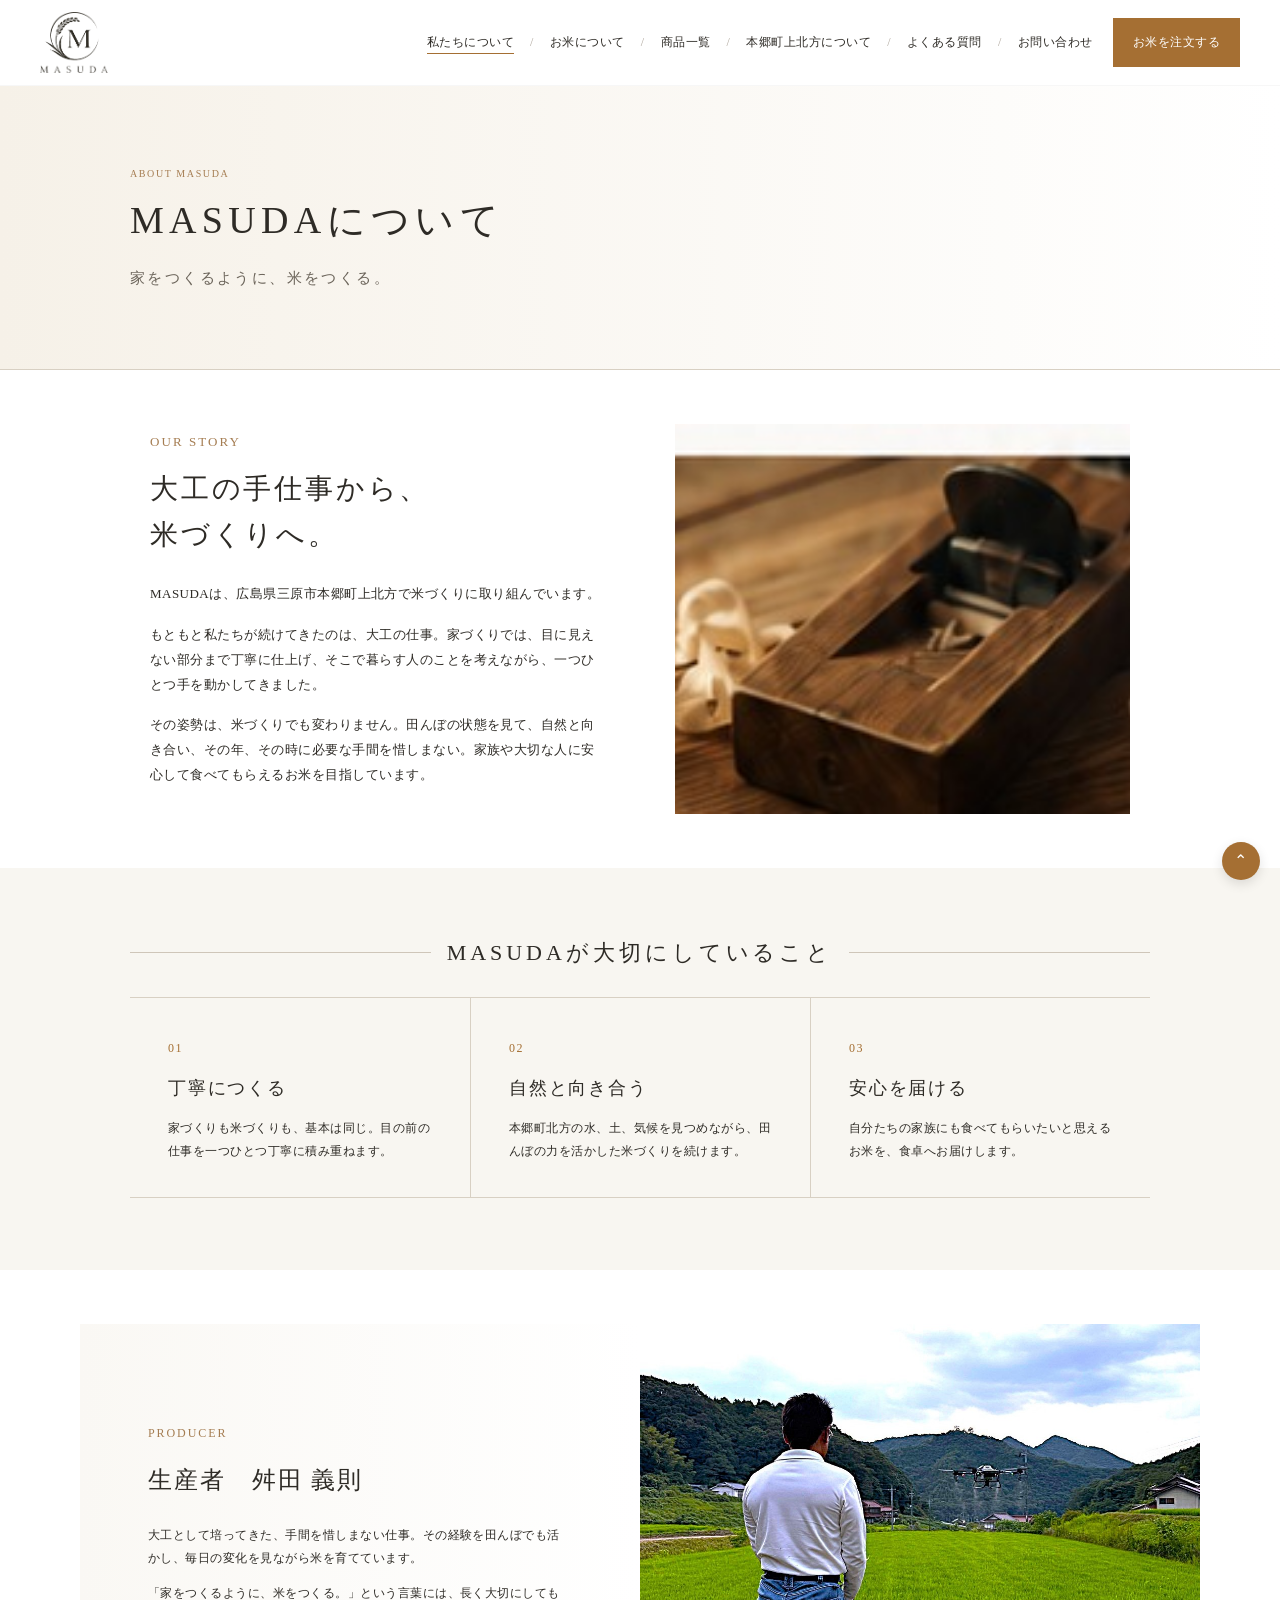
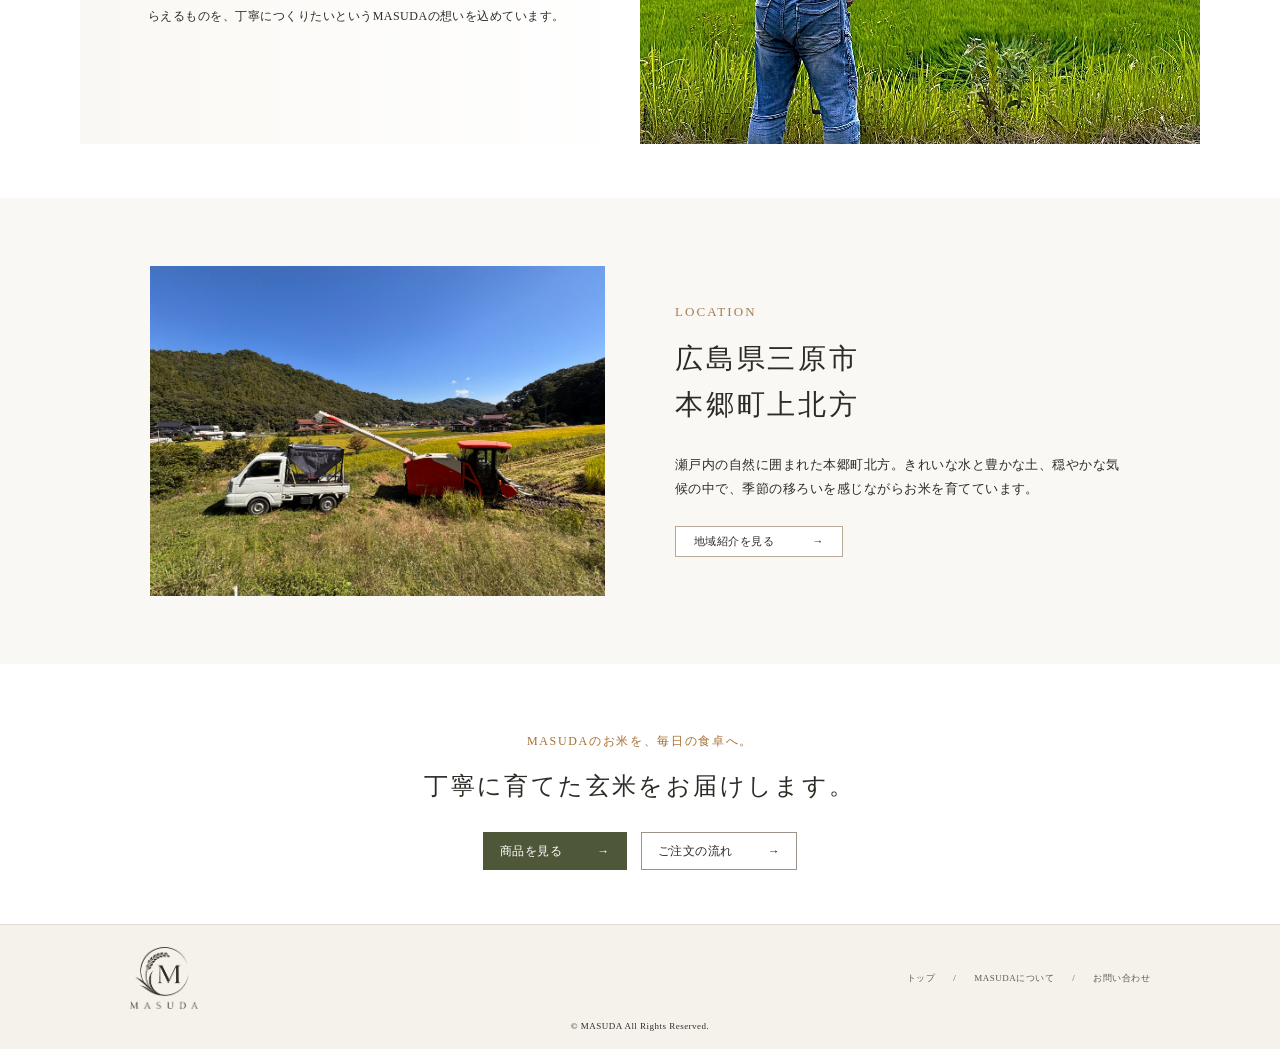
==== about.html @ 1111ba32 "Add files via upload" ====
<!doctype html>
<html lang="ja">
<head>
  <meta charset="utf-8" />
  <meta name="viewport" content="width=device-width, initial-scale=1" />
  <title>MASUDAについて｜MASUDA</title>
  <meta name="description" content="大工として培った丁寧な手仕事を米づくりへ。MASUDAと生産者・舛田義則の想いをご紹介します。" />
  <link rel="stylesheet" href="styles.css" />
</head>
<body>
<header class="site-header">
  <a class="brand" href="index.html" aria-label="MASUDA トップへ"><img src="assets/背景なし.png" alt="MASUDA" style="display:block;width:170px;max-width:40%;height:auto" /></a>
  <button class="menu-toggle" aria-label="メニューを開く" aria-expanded="false">☰</button>
  <nav class="global-nav" aria-label="メインナビゲーション">
    <a href="about.html" aria-current="page">私たちについて</a><span>/</span><a href="index.html#rice">お米について</a><span>/</span><a href="index.html#products">商品一覧</a><span>/</span><a href="index.html#area">本郷町上北方について</a><span>/</span><a href="index.html#faq">よくある質問</a><span>/</span><a href="index.html#contact">お問い合わせ</a><a class="nav-cta" href="index.html#order">お米を注文する</a>
  </nav>
</header>
<main>
  <section class="about-page-hero">
      <div class="shell">
          <p class="eyebrow">ABOUT MASUDA</p>
          <h1>MASUDAについて</h1>
          <p>家をつくるように、米をつくる。</p>
      </div>
    </section>
  <section class="section">
      <div class="shell about-intro">
          <div>
              <p class="eyebrow">OUR STORY</p>
              <h2>大工の手仕事から、<br>米づくりへ。</h2>
              <p>MASUDAは、広島県三原市本郷町上北方で米づくりに取り組んでいます。</p>
              <p>もともと私たちが続けてきたのは、大工の仕事。家づくりでは、目に見えない部分まで丁寧に仕上げ、そこで暮らす人のことを考えながら、一つひとつ手を動かしてきました。</p>
              <p>その姿勢は、米づくりでも変わりません。田んぼの状態を見て、自然と向き合い、その年、その時に必要な手間を惜しまない。家族や大切な人に安心して食べてもらえるお米を目指しています。</p>
          </div>
          <img src="assets/wood.jpg" alt="大工仕事を象徴する鉋と木くず" />
      </div>
    </section>
  <section class="about-values">
      <div class="shell">
          <h2 class="center-title"><span>MASUDAが大切にしていること</span></h2>
          <div class="about-value-grid">
              <article>
                  <b>01</b>
                  <h3>丁寧につくる</h3>
                  <p>家づくりも米づくりも、基本は同じ。目の前の仕事を一つひとつ丁寧に積み重ねます。</p>
              </article>
              <article>
                  <b>02</b>
                  <h3>自然と向き合う</h3>
                  <p>本郷町北方の水、土、気候を見つめながら、田んぼの力を活かした米づくりを続けます。</p>
              </article>
              <article>
                  <b>03</b>
                  <h3>安心を届ける</h3>
                  <p>自分たちの家族にも食べてもらいたいと思えるお米を、食卓へお届けします。</p>
              </article>
          </div>
      </div>
    </section>
  <section class="section">
      <div class="shell split-row producer-row">
          <div class="text-panel">
              <p class="eyebrow">PRODUCER</p>
              <h2>生産者　舛田 義則</h2>
              <p>大工として培ってきた、手間を惜しまない仕事。その経験を田んぼでも活かし、毎日の変化を見ながら米を育てています。</p>
              <p>「家をつくるように、米をつくる。」という言葉には、長く大切にしてもらえるものを、丁寧につくりたいというMASUDAの想いを込めています。</p>
          </div>
          <img src="assets/dron.jpg" alt="生産者 舛田義則" />
      </div>
    </section>
  <section class="about-location">
      <div class="shell about-intro">
          <img src="assets/IMG_4456.JPEG" alt="広島県三原市本郷町上北方の田園風景" />
          <div>
          <p class="eyebrow">LOCATION</p>
              <h2>広島県三原市<br>本郷町上北方</h2>
              <p>瀬戸内の自然に囲まれた本郷町北方。きれいな水と豊かな土、穏やかな気候の中で、季節の移ろいを感じながらお米を育てています。</p>
              <a class="text-button" href="chiiki.html">地域紹介を見る <span>→</span></a>
          </div>
      </div>
    </section>
  <section class="about-cta section">
      <div class="shell">
          <p>MASUDAのお米を、毎日の食卓へ。</p>
          <h2>丁寧に育てた玄米をお届けします。</h2>
          <div class="hero-actions"><a class="button button-dark" href="index.html#products">商品を見る <span>→</span></a>
              <a class="button button-light" href="index.html#order">ご注文の流れ <span>→</span></a>
          </div>
      </div>
    </section>
</main>
<footer class="site-footer" id="contact">
    <div class="shell footer-inner">
        <a class="brand" href="index.html">
            <img src="assets/背景なし.png" alt="MASUDA" style="display:block;width:170px;max-width:40%;height:auto" /></a>
        <nav>
            <a href="index.html">トップ</a><span>/</span>
            <a href="about.html">MASUDAについて</a><span>/</span>
            <a href="index.html#contact">お問い合わせ</a>
        </nav>
    </div>
    <small>© MASUDA All Rights Reserved.</small>
    </footer>
<a class="to-top" href="#" aria-label="ページ上部へ">⌃</a>
    <script src="script.js">
    </script>
</body></html>
---- styles.css ----
:root
{
    --ink:#2e2b26;
    --muted:#6b645a;
    --cream:#f8f6f1;
    --line:#d8d0c3;
    --green:#4f5739;
    --gold:#a56f33;
    --soft:#f4f0e8;
    --max:1020px
}
*
{
    box-sizing:border-box
}
html
{
    scroll-behavior:smooth
}
body
{
    margin:0;
    color:var(--ink);
    background:#fff;
    font-family:"Noto Serif JP","Yu Mincho",YuMincho,"Hiragino Mincho ProN",serif;
    line-height:1.9;
    letter-spacing:.03em
}
img
{
    display:block;
    max-width:100%
}
a
{
    color:inherit;
    text-decoration:none
}
.shell
{
    width:min(var(--max),calc(100% - 56px));
    margin-inline:auto
}
.section
{
    padding:54px 0
}
.site-header
{
    height:86px;
        display:flex;
        align-items:center;
        justify-content:space-between;
        padding:0 40px;
        background:rgba(255,255,255,.96);
        position:sticky;
        top:0;
        z-index:30;
        border-bottom:1px solid rgba(0,0,0,.03)
}
.brand
{
    display:flex;
    align-items:center;
    gap:14px
}
.brand-mark
{
    width:48px;
    height:48px;
    border:1px solid #6b655e;
    border-radius:50%;
    display:grid;
    place-items:center;
    font-size:28px;
    font-family:Georgia,serif;
    position:relative
}
.brand-mark:before
{
    content:"";position:absolute;
    inset:5px;
    border:1px solid #c9c1b6;
    border-radius:50%
}
.brand-name
{
    font-size:18px;
    letter-spacing:.35em
}
.global-nav
{
    display:flex;
    align-items:center;
    gap:16px;
    font-size:12px
}
.global-nav a
{
    white-space:nowrap
}
.global-nav span
{
    color:#b0a89e
}
.nav-cta
{
    background:var(--gold);
    color:#fff;
    padding:13px 20px;
    margin-left:4px
}
.menu-toggle
{
    display:none;
    border:0;
    background:none;
    font-size:26px
}
.hero
{
    height:390px;
    position:relative;
    overflow:hidden;
    background:#ebe6dc
}
.hero-photo
{
    position:absolute;
    inset:0;
    background-image:url('assets/hero.jpg');
    background-size:58% 100%;
    background-position:right center;
    background-repeat:no-repeat;
    filter:saturate(.9) sepia(.08)
}
.hero-fade
{
    position:absolute;
    inset:0;
    background:linear-gradient(90deg,rgba(248,245,238,.98) 0%,rgba(248,245,238,.94) 35%,rgba(248,245,238,.55) 56%,rgba(255,255,255,0) 72%)
}
.hero-inner
{
    position:relative;
    z-index:2;
    padding-top:76px
}
.hero-title
{
    font-size:46px;
    letter-spacing:.18em;
    margin:0 0 4px
}
.hero h1
{
    font-size:20px;
    font-weight:500;
    letter-spacing:.18em;
    margin:0 0 10px
}
.hero-copy
{
    font-size:13px;
    margin:0 0 24px
}
.hero-actions
{
    display:flex;
    gap:14px
}
.button
{
    display:inline-flex;
    align-items:center;
    justify-content:space-between;
    gap:35px;
    min-width:142px;
    padding:11px 16px;
    border:1px solid #9b9389;
    font-size:12px;
    line-height:1.2
}
.button-dark
{
    background:var(--green);
    border-color:var(--green);
    color:white
}
.button-light
{
    background:rgba(255,255,255,.55)
}
.button-gold
{
    background:var(--gold);
    border-color:var(--gold);
    color:#fff
}
.button.small
{
    padding:10px 16px;
    min-width:120px
}
.two-col,.split-row
{
    display:grid;
    grid-template-columns:1fr 1fr;
    align-items:stretch
}
.about
{
    background:linear-gradient(90deg,#fff,#faf8f4)
}
.about-grid
{
    max-width:930px;
    gap:48px;
    align-items:center
}
.photo
{
    width:100%;
    height:260px;
    object-fit:cover
}
.eyebrow
{
    font:10px Georgia,serif;
    color:#a57d52;
    letter-spacing:.16em;
    margin:0
}
.about-copy h2,.text-panel h2
{
    font-size:24px;
    font-weight:500;
    letter-spacing:.08em;
    margin:4px 0 20px
}
.about-copy p,.text-panel p
{
    font-size:12px;
    margin:0 0 13px
}
.text-button
{
    display:inline-flex;
    gap:38px;
    align-items:center;
    border:1px solid #b7aa99;
    padding:8px 18px;
    font-size:11px;
    line-height:1.2;
    margin-top:8px;
    background:#fff
}
.section-heading-inline
{
    display:flex;
    align-items:baseline;
    justify-content:center;
    gap:20px;
    margin-bottom:14px
}
.section-heading-inline h2,.center-title
{
    font-size:22px;
    font-weight:500;
    letter-spacing:.18em;
    margin:0
}
.section-heading-inline small
{
    font-size:9px;
    color:#797168
}
.product-grid
{
    display:grid;
    grid-template-columns:1fr 1fr;
    border:1px solid var(--line)
}
.product-card
{
    display:grid;
    grid-template-columns:42% 58%;
    padding:14px 18px;
    gap:20px
}
.product-card+ .product-card
{
    border-left:1px solid var(--line)
}
.product-card img
{
    width:100%;
    height:150px;
    object-fit:cover
}
.product-body h3
{
    font-size:20px;
    font-weight:500;
    letter-spacing:.08em;
    margin:2px 0 10px
}
.label
{
    font-size:9px;
    color:#8d8378
}
.price
{
    font-size:19px;
    margin:0 0 8px
}
.price small
{
    font-size:9px
}
.note
{
    text-align:center;
    font-size:9px;
    margin:8px 0 0
}
.center-title
{
    text-align:center;
    display:flex;
    align-items:center;
    gap:16px;
    justify-content:center;
    margin-bottom:24px
}
.center-title:before,.center-title:after
{
    content:"";
    height:1px;
    background:#cfc6b9;
    flex:1
}
.center-title.simple:before,.center-title.simple:after
{
    display:none
}
.feature-grid
{
    display:grid;
    grid-template-columns:repeat(3,1fr)
}
.feature-grid article
{
    text-align:left;
    padding:4px 40px 12px;
    display:grid;
    grid-template-columns:58px 1fr;
    column-gap:12px;
    align-items:center
}
.feature-grid article+article
{
    border-left:1px solid #ded7cc
}
.feature-grid .icon
{
    grid-row:1/3;
    font-size:42px;
    color:#b38b55;
    text-align:center
}
.feature-grid h3
{
    font-size:17px;
    font-weight:500;
    margin:0
}
.feature-grid p
{
    font-size:11px;
    line-height:1.7;
    margin:2px 0
}
.story-block,.area-block
{
    padding:0
}
.split-row
{
    width:min(1120px,calc(100% - 96px));
    margin-inline:auto
}
.split-row>*
{
    min-height:250px
}
.split-row img
{
    width:100%;
    height:100%;
    object-fit:cover
}
.text-panel
{
    background:linear-gradient(90deg,#f8f5ef,#fff);
    padding:48px 68px;
    display:flex;
    flex-direction:column;
    justify-content:center
}
.area-block .text-panel
{
    background:#fff
}
.producer-row .text-panel
{
    background:linear-gradient(90deg,#faf8f4,#fff)
}
.producer-row img
{
    object-position:center 35%
}
.producer .split-row
{
    width:min(1120px,calc(100% - 96px))
}
.producer h3
{
    font-size:16px;
    font-weight:500;
    margin:-8px 0 12px
}
.producer h3 small
{
    font-size:11px
}
.instagram
{
    padding-top:12px
}
.insta-grid
{
    display:grid;
    grid-template-columns:repeat(5,1fr);
    gap:10px;
    margin:16px 0 10px
}
.insta-grid img
{
    width:100%;
    aspect-ratio:1.32/1;
    object-fit:cover
}
.center
{
    text-align:center
}
.order
{
    padding-top:16px
}
.order-box
{
    border:1px solid var(--line);
    padding:24px 54px 28px;
    text-align:center
}
.order-box h2
{
    font-size:20px;
    font-weight:500;
    margin:0
}
.order-box>p
{
    font-size:11px;
    margin:0 0 20px
}
.steps
{
    display:grid;
    grid-template-columns:1fr auto 1fr auto 1fr auto 1fr;
    align-items:center;
    gap:18px
}
.step span
{
    display:inline-grid;
    place-items:center;
    width:24px;
    height:24px;
    background:#c6a768;
    color:white;
    border-radius:50%;
    font-size:11px
}
.step-icon
{
    font-size:28px;
    margin:4px 0;
    color:#6d685f
}
.step-icon img
{
    width: 50px;
    height: 50px;
    object-fit: contain;
    margin: 0 auto;
}
.step p
{
    font-size:11px;
    margin:0
}
.steps b
{
    font-weight:400
}
.order-cta
{
    margin-top:16px;
    min-width:150px
}
.narrow
{
    width:min(980px,calc(100% - 56px))
}
.faq
{
    padding-top:0
}
.faq details
{
    border:1px solid var(--line);
    border-bottom:none;
    padding:0 18px;
    font-size:12px
}
.faq details:last-child
{
    border-bottom:1px solid var(--line)
}
.faq summary
{
    padding:7px 0;
    cursor:pointer;
    list-style:none;
    display:flex;
    justify-content:space-between
}
.faq summary:after
{
    content:"＋"
}
.faq details[open] summary:after
{
    content:"−"
}
.faq details p
{
    margin:0 0 12px;
    color:var(--muted)
}
.faq > .button {
    display: flex;
    width: fit-content;
    margin: 24px auto 0;
}
.site-footer
{
    background:#f5f2ec;
    border-top:1px solid #e2dcd2;
    padding:22px 0 10px;
    text-align:center
}
.footer-inner
{
    display:flex;
    align-items:center;
    justify-content:space-between
}
.footer-inner .brand-mark
{
    width:42px;
    height:42px;
    font-size:24px
}
.footer-inner .brand-name
{
    font-size:16px
}
.footer-inner nav
{
    display:flex;
    gap:18px;
    font-size:9px;
    color:#605a54
}
.site-footer small
{
    font-size:9px
}
.to-top
{
    position:fixed;
    right:20px;
    bottom:20px;
    width:38px;
    height:38px;
    border-radius:50%;
    background:var(--gold);color:#fff;
    display:grid;
    place-items:center;
    z-index:10;
    box-shadow:0 4px 12px rgba(0,0,0,.12)
}
@media (max-width: 900px)
{
    .site-header
    {
        height:70px;
        padding:0 18px
    }
    .site-header .brand-mark
    {
        width:40px;
        height:40px;
        font-size:23px
    }
    .site-header .brand-name
    {
        font-size:14px
    }
    .menu-toggle
    {
        display:block
    }
    .global-nav
    {
        display:none;
        position:absolute;
        top:70px;
        left:0;
        right:0;
        background:#fff;
        padding:20px;
        flex-direction:column;
        align-items:stretch;
        border-top:1px solid #eee
    }
    .global-nav.open
    {
        display:flex
    }
    .global-nav>span
    {
        display:none
    }
    .nav-cta
    {
        text-align:center
    }
    .hero
    {
        height:500px
    }
    .hero-photo
    {
        background-size:cover;
        background-position:58% center;
        opacity:.72
    }
    .hero-fade
    {
        background:linear-gradient(90deg,rgba(250,248,243,.98),rgba(250,248,243,.62) 65%,rgba(250,248,243,.2))
    }
    .hero-inner
    {
        padding-top:130px
    }
    .hero-title
    {
        font-size:38px
    }
    .two-col,.split-row,.product-grid
    {
        grid-template-columns:1fr
    }
    .about-grid
    {
        gap:26px
    }
    .product-card+ .product-card
    {
        border-left:0;
        border-top:1px solid var(--line)
    }
    .feature-grid
    {
        grid-template-columns:1fr
    }
    .feature-grid article
    {
        padding:18px 10px
    }
    .feature-grid article+article
    {
        border-left:0;
        border-top:1px solid #ded7cc
    }
    .split-row
    {
        width:min(100% - 32px,720px)
    }
    .text-panel
    {
        padding:38px 28px
    }
    .reverse-mobile img
    {
        order:1
    }
    .reverse-mobile .text-panel
    {
        order:2
    }
    .producer .split-row
    {
        width:min(100% - 32px,720px)
    }
    .insta-grid
    {
        grid-template-columns:repeat(2,1fr)
    }
    .insta-grid img:last-child
    {
        display:none
    }
    .steps
    {
        grid-template-columns:1fr 1fr;
        gap:18px
    }
    .steps b
    {
        display:none
    }
    .order-box
    {
        padding:24px
    }
    .footer-inner
    {
        flex-direction:column;
        gap:18px
    }
    .footer-inner nav
    {
        flex-wrap:wrap;
        justify-content:center
    }
    .shell
    {
        width:min(100% - 32px,var(--max))
    }
}
@media (max-width:560px)
{
    .hero-actions
    {
        flex-direction:column;
        align-items:flex-start
    }
    .hero h1
    {
        font-size:17px
    }
    .product-card
    {
    grid-template-columns:40% 60%;
        gap:14px;
        padding:12px
    }
    .product-card img
    {
        height:135px
    }
    .section
    {
        padding:38px 0
    }
    .insta-grid
    {
        grid-template-columns:1fr 1fr
    }
    .steps
    {
        grid-template-columns:1fr 1fr
    }
    .center-title
    {
        font-size:19px
    }
    .brand-name
    {
        letter-spacing:.25em
    }
}
/* MASUDAについて */
.about-page-hero
{
    padding:82px 0 76px;
    background:linear-gradient(90deg,#f6f1e8,#fff);
    border-bottom:1px solid var(--line)
}
.about-page-hero h1
{
    font-size:38px;
    font-weight:500;
    letter-spacing:.14em;
    margin:5px 0 8px
}
.about-page-hero>div>p:last-child
{
    font-size:15px;
    letter-spacing:.16em;
    margin:0;
    color:var(--muted)}
.about-intro
{
    display:grid;
    grid-template-columns:1fr 1fr;
    gap:70px;
    align-items:center;
    max-width:980px
}
.about-intro h2
{
    font-size:28px;
    font-weight:500;
    letter-spacing:.1em;
    line-height:1.65;
    margin:7px 0 24px
}
.about-intro p
{
    font-size:13px;
    margin:0 0 16px
}
.about-intro img
{
    width:100%;
    height:390px;
    object-fit:cover
}
.about-values
{
    padding:64px 0 72px;
    background:var(--cream)
}
.about-value-grid
{
    display:grid;
    grid-template-columns:repeat(3,1fr);
    border-top:1px solid var(--line);
    border-bottom:1px solid var(--line)
}
.about-value-grid article
{
    padding:34px 38px
}
.about-value-grid article+article
{
    border-left:1px solid var(--line)
}
.about-value-grid b
{
    font:12px Georgia,serif;
    color:var(--gold);
    letter-spacing:.12em
}
.about-value-grid h3
{
    font-size:18px;
    font-weight:500;
    letter-spacing:.1em;
    margin:8px 0 12px
}
.about-value-grid p
{
    font-size:12px;
    margin:0
}
.about-location
{
    padding:68px 0;
    background:#faf8f4
}
.about-location .about-intro img
{
    height:330px
}
.about-cta
{
    text-align:center
}
.about-cta>div>p
{
    font-size:12px;
    color:var(--gold);
    letter-spacing:.14em
}
.about-cta h2
{
    font-size:24px;
    font-weight:500;
    letter-spacing:.1em;
    margin:5px 0 22px
}
.about-cta .hero-actions
{
    justify-content:center
}
.global-nav a[aria-current="page"]
{
    border-bottom:1px solid var(--gold)
}
@media(max-width:900px)
{
    .about-page-hero
    {
        padding:58px 0
    }
    .about-page-hero h1
    {
        font-size:30px
    }
    .about-intro
    {
        grid-template-columns:1fr;
        gap:28px
    }
    .about-intro img
    {
        height:300px
    }
    .about-value-grid
    {
        grid-template-columns:1fr
    }
    .about-value-grid article+article
    {
        border-left:0;
        border-top:1px solid var(--line)
    }
    .about-location .about-intro img
    {
        order:2
    }
    .about-location .about-intro div
    {
        order:1
    }
}
@media(max-width:560px)
{
    .about-page-hero h1
    {
        font-size:25px
    }
    .about-intro h2
    {
        font-size:23px
    }
    .about-value-grid article
    {
        padding:28px 18px
    }
    .about-cta h2
    {
        font-size:20px
    }
}

/* 商品紹介：8商品表示用の調整 */
.product-grid { grid-template-columns:repeat(2,minmax(0,1fr)); }
.product-card { min-width:0; border-bottom:1px solid var(--line); }
.product-card:nth-child(2n+1) { border-left:0; }
.product-card:nth-last-child(-n+2) { border-bottom:0; }
.product-body h3 { font-size:17px; line-height:1.55; }
@media(max-width:900px) {
  .product-grid { grid-template-columns:1fr; }
  .product-card { border-left:0 !important; border-bottom:1px solid var(--line) !important; border-top:0 !important; }
  .product-card:last-child { border-bottom:0 !important; }
}

/* 商品紹介：品種別に4商品ずつ見やすく分類 */
.products-intro { text-align:center; margin:0 0 34px; font-size:12px; color:var(--muted); }
.rice-variety { margin:0 0 38px; border:1px solid var(--line); background:#fff; }
.rice-variety:last-child { margin-bottom:0; }
.variety-heading { text-align:center; background:#f4f0e8; padding:22px 14px 19px; border-bottom:1px solid var(--line); }
.rice-variety--koinoyokan .variety-heading { background:#eef0e8; }
.variety-eyebrow { display:block; font:10px Georgia,serif; letter-spacing:.20em; color:var(--gold); }
.variety-heading h3 { margin:4px 0; font-size:26px; font-weight:500; letter-spacing:.16em; }
.variety-heading p { font-size:11px; color:var(--muted); margin:0; }
.products .product-grid { grid-template-columns:repeat(2,minmax(0,1fr)); border:0; }
.products .product-card { min-width:0; grid-template-columns:42% minmax(0,1fr); gap:18px; padding:20px; border:0; border-bottom:1px solid var(--line); }
.products .product-card:nth-child(even) { border-left:1px solid var(--line); }
.products .product-card:nth-last-child(-n+2) { border-bottom:0; }
.products .product-card img { height:180px; object-fit:cover; }
.products .product-body h4 { font-size:19px; font-weight:500; margin:0 0 9px; letter-spacing:.05em; }
.products .product-body h4 span { white-space:nowrap; }
@media (max-width:900px) {
  .products .product-grid { grid-template-columns:1fr; }
  .products .product-card:nth-child(even) { border-left:0; }
  .products .product-card:not(:last-child) { border-bottom:1px solid var(--line); }
}
@media (max-width:560px) {
  .variety-heading h3 { font-size:23px; }
  .products .product-card { grid-template-columns:40% minmax(0,1fr); padding:12px; gap:14px; }
  .products .product-card img { height:145px; }
  .products .product-body h4 { font-size:16px; }
  .products .price { font-size:17px; }
}


/* 品種ごとの味わい・特徴紹介 */
.variety-story { display:grid; grid-template-columns:34% minmax(0,1fr); gap:26px; align-items:center; padding:25px 30px; border-bottom:1px solid var(--line); background:#fdfcf9; }
.rice-variety--koinoyokan .variety-story { background:#fafbf7; }
.variety-story-photo { display:block; width:100%; height:185px; object-fit:cover; }
.variety-story-text { min-width:0; }
.variety-story-text .variety-tagline { font-size:12px; color:var(--gold); letter-spacing:.08em; margin:0 0 8px; }
.variety-story-text h4 { font-size:19px; font-weight:500; line-height:1.6; margin:0 0 10px; letter-spacing:.05em; }
.variety-story-text p:last-child { font-size:12px; line-height:2; color:var(--muted); margin:0; }
@media(max-width:600px) {
  .variety-story { grid-template-columns:1fr; gap:14px; padding:18px; }
  .variety-story-photo { height:175px; }
  .variety-story-text h4 { font-size:17px; }
}
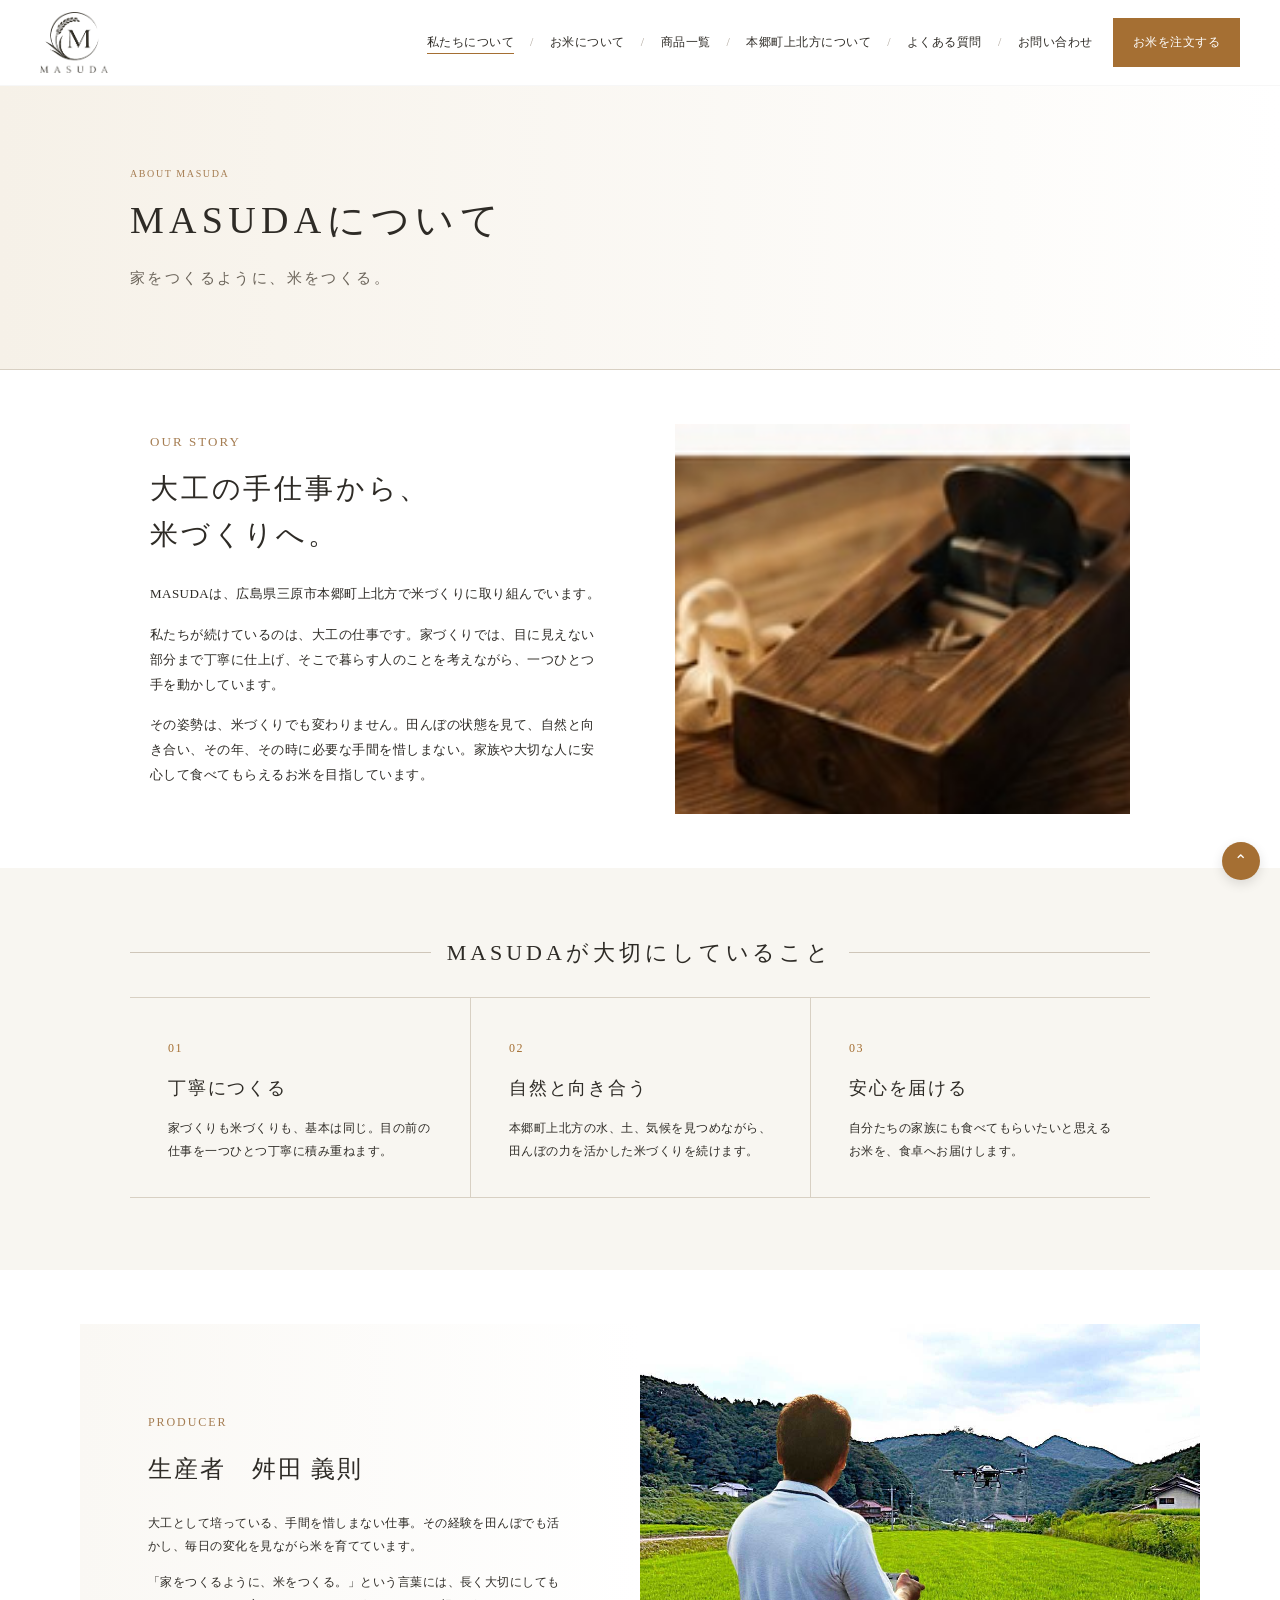
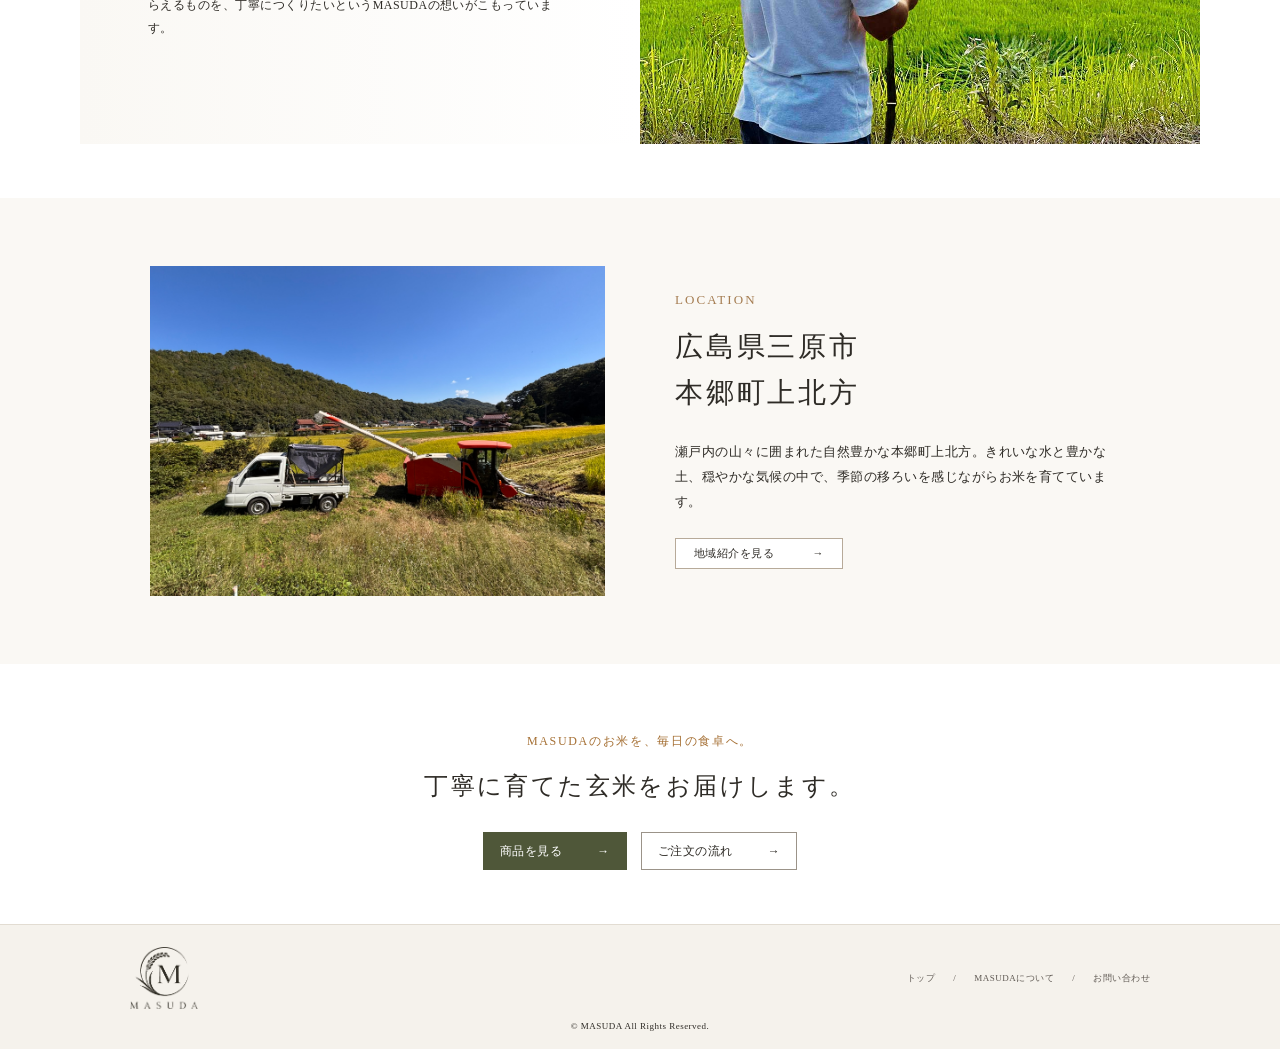
==== commit 7fc786dd: "Add files via upload" ====
--- a/about.html
+++ b/about.html
@@ -29,7 +29,7 @@
               <p class="eyebrow">OUR STORY</p>
               <h2>大工の手仕事から、<br>米づくりへ。</h2>
               <p>MASUDAは、広島県三原市本郷町上北方で米づくりに取り組んでいます。</p>
-              <p>もともと私たちが続けてきたのは、大工の仕事。家づくりでは、目に見えない部分まで丁寧に仕上げ、そこで暮らす人のことを考えながら、一つひとつ手を動かしてきました。</p>
+              <p>私たちが続けているのは、大工の仕事です。家づくりでは、目に見えない部分まで丁寧に仕上げ、そこで暮らす人のことを考えながら、一つひとつ手を動かしています。</p>
               <p>その姿勢は、米づくりでも変わりません。田んぼの状態を見て、自然と向き合い、その年、その時に必要な手間を惜しまない。家族や大切な人に安心して食べてもらえるお米を目指しています。</p>
           </div>
           <img src="assets/wood.jpg" alt="大工仕事を象徴する鉋と木くず" />
@@ -47,7 +47,7 @@
               <article>
                   <b>02</b>
                   <h3>自然と向き合う</h3>
-                  <p>本郷町北方の水、土、気候を見つめながら、田んぼの力を活かした米づくりを続けます。</p>
+                  <p>本郷町上北方の水、土、気候を見つめながら、田んぼの力を活かした米づくりを続けます。</p>
               </article>
               <article>
                   <b>03</b>
@@ -62,8 +62,8 @@
           <div class="text-panel">
               <p class="eyebrow">PRODUCER</p>
               <h2>生産者　舛田 義則</h2>
-              <p>大工として培ってきた、手間を惜しまない仕事。その経験を田んぼでも活かし、毎日の変化を見ながら米を育てています。</p>
-              <p>「家をつくるように、米をつくる。」という言葉には、長く大切にしてもらえるものを、丁寧につくりたいというMASUDAの想いを込めています。</p>
+              <p>大工として培っている、手間を惜しまない仕事。その経験を田んぼでも活かし、毎日の変化を見ながら米を育てています。</p>
+              <p>「家をつくるように、米をつくる。」という言葉には、長く大切にしてもらえるものを、丁寧につくりたいというMASUDAの想いがこもっています。</p>
           </div>
           <img src="assets/dron.jpg" alt="生産者 舛田義則" />
       </div>
@@ -74,7 +74,7 @@
           <div>
           <p class="eyebrow">LOCATION</p>
               <h2>広島県三原市<br>本郷町上北方</h2>
-              <p>瀬戸内の自然に囲まれた本郷町北方。きれいな水と豊かな土、穏やかな気候の中で、季節の移ろいを感じながらお米を育てています。</p>
+              <p>瀬戸内の山々に囲まれた自然豊かな本郷町上北方。きれいな水と豊かな土、穏やかな気候の中で、季節の移ろいを感じながらお米を育てています。</p>
               <a class="text-button" href="chiiki.html">地域紹介を見る <span>→</span></a>
           </div>
       </div>
--- a/styles.css
+++ b/styles.css
@@ -1,1040 +1,1040 @@
-:root
-{
-    --ink:#2e2b26;
-    --muted:#6b645a;
-    --cream:#f8f6f1;
-    --line:#d8d0c3;
-    --green:#4f5739;
-    --gold:#a56f33;
-    --soft:#f4f0e8;
-    --max:1020px
-}
-*
-{
-    box-sizing:border-box
-}
-html
-{
-    scroll-behavior:smooth
-}
-body
-{
-    margin:0;
-    color:var(--ink);
-    background:#fff;
-    font-family:"Noto Serif JP","Yu Mincho",YuMincho,"Hiragino Mincho ProN",serif;
-    line-height:1.9;
-    letter-spacing:.03em
-}
-img
-{
-    display:block;
-    max-width:100%
-}
-a
-{
-    color:inherit;
-    text-decoration:none
-}
-.shell
-{
-    width:min(var(--max),calc(100% - 56px));
-    margin-inline:auto
-}
-.section
-{
-    padding:54px 0
-}
-.site-header
-{
-    height:86px;
-        display:flex;
-        align-items:center;
-        justify-content:space-between;
-        padding:0 40px;
-        background:rgba(255,255,255,.96);
-        position:sticky;
-        top:0;
-        z-index:30;
-        border-bottom:1px solid rgba(0,0,0,.03)
-}
-.brand
-{
-    display:flex;
-    align-items:center;
-    gap:14px
-}
-.brand-mark
-{
-    width:48px;
-    height:48px;
-    border:1px solid #6b655e;
-    border-radius:50%;
-    display:grid;
-    place-items:center;
-    font-size:28px;
-    font-family:Georgia,serif;
-    position:relative
-}
-.brand-mark:before
-{
-    content:"";position:absolute;
-    inset:5px;
-    border:1px solid #c9c1b6;
-    border-radius:50%
-}
-.brand-name
-{
-    font-size:18px;
-    letter-spacing:.35em
-}
-.global-nav
-{
-    display:flex;
-    align-items:center;
-    gap:16px;
-    font-size:12px
-}
-.global-nav a
-{
-    white-space:nowrap
-}
-.global-nav span
-{
-    color:#b0a89e
-}
-.nav-cta
-{
-    background:var(--gold);
-    color:#fff;
-    padding:13px 20px;
-    margin-left:4px
-}
-.menu-toggle
-{
-    display:none;
-    border:0;
-    background:none;
-    font-size:26px
-}
-.hero
-{
-    height:390px;
-    position:relative;
-    overflow:hidden;
-    background:#ebe6dc
-}
-.hero-photo
-{
-    position:absolute;
-    inset:0;
-    background-image:url('assets/hero.jpg');
-    background-size:58% 100%;
-    background-position:right center;
-    background-repeat:no-repeat;
-    filter:saturate(.9) sepia(.08)
-}
-.hero-fade
-{
-    position:absolute;
-    inset:0;
-    background:linear-gradient(90deg,rgba(248,245,238,.98) 0%,rgba(248,245,238,.94) 35%,rgba(248,245,238,.55) 56%,rgba(255,255,255,0) 72%)
-}
-.hero-inner
-{
-    position:relative;
-    z-index:2;
-    padding-top:76px
-}
-.hero-title
-{
-    font-size:46px;
-    letter-spacing:.18em;
-    margin:0 0 4px
-}
-.hero h1
-{
-    font-size:20px;
-    font-weight:500;
-    letter-spacing:.18em;
-    margin:0 0 10px
-}
-.hero-copy
-{
-    font-size:13px;
-    margin:0 0 24px
-}
-.hero-actions
-{
-    display:flex;
-    gap:14px
-}
-.button
-{
-    display:inline-flex;
-    align-items:center;
-    justify-content:space-between;
-    gap:35px;
-    min-width:142px;
-    padding:11px 16px;
-    border:1px solid #9b9389;
-    font-size:12px;
-    line-height:1.2
-}
-.button-dark
-{
-    background:var(--green);
-    border-color:var(--green);
-    color:white
-}
-.button-light
-{
-    background:rgba(255,255,255,.55)
-}
-.button-gold
-{
-    background:var(--gold);
-    border-color:var(--gold);
-    color:#fff
-}
-.button.small
-{
-    padding:10px 16px;
-    min-width:120px
-}
-.two-col,.split-row
-{
-    display:grid;
-    grid-template-columns:1fr 1fr;
-    align-items:stretch
-}
-.about
-{
-    background:linear-gradient(90deg,#fff,#faf8f4)
-}
-.about-grid
-{
-    max-width:930px;
-    gap:48px;
-    align-items:center
-}
-.photo
-{
-    width:100%;
-    height:260px;
-    object-fit:cover
-}
-.eyebrow
-{
-    font:10px Georgia,serif;
-    color:#a57d52;
-    letter-spacing:.16em;
-    margin:0
-}
-.about-copy h2,.text-panel h2
-{
-    font-size:24px;
-    font-weight:500;
-    letter-spacing:.08em;
-    margin:4px 0 20px
-}
-.about-copy p,.text-panel p
-{
-    font-size:12px;
-    margin:0 0 13px
-}
-.text-button
-{
-    display:inline-flex;
-    gap:38px;
-    align-items:center;
-    border:1px solid #b7aa99;
-    padding:8px 18px;
-    font-size:11px;
-    line-height:1.2;
-    margin-top:8px;
-    background:#fff
-}
-.section-heading-inline
-{
-    display:flex;
-    align-items:baseline;
-    justify-content:center;
-    gap:20px;
-    margin-bottom:14px
-}
-.section-heading-inline h2,.center-title
-{
-    font-size:22px;
-    font-weight:500;
-    letter-spacing:.18em;
-    margin:0
-}
-.section-heading-inline small
-{
-    font-size:9px;
-    color:#797168
-}
-.product-grid
-{
-    display:grid;
-    grid-template-columns:1fr 1fr;
-    border:1px solid var(--line)
-}
-.product-card
-{
-    display:grid;
-    grid-template-columns:42% 58%;
-    padding:14px 18px;
-    gap:20px
-}
-.product-card+ .product-card
-{
-    border-left:1px solid var(--line)
-}
-.product-card img
-{
-    width:100%;
-    height:150px;
-    object-fit:cover
-}
-.product-body h3
-{
-    font-size:20px;
-    font-weight:500;
-    letter-spacing:.08em;
-    margin:2px 0 10px
-}
-.label
-{
-    font-size:9px;
-    color:#8d8378
-}
-.price
-{
-    font-size:19px;
-    margin:0 0 8px
-}
-.price small
-{
-    font-size:9px
-}
-.note
-{
-    text-align:center;
-    font-size:9px;
-    margin:8px 0 0
-}
-.center-title
-{
-    text-align:center;
-    display:flex;
-    align-items:center;
-    gap:16px;
-    justify-content:center;
-    margin-bottom:24px
-}
-.center-title:before,.center-title:after
-{
-    content:"";
-    height:1px;
-    background:#cfc6b9;
-    flex:1
-}
-.center-title.simple:before,.center-title.simple:after
-{
-    display:none
-}
-.feature-grid
-{
-    display:grid;
-    grid-template-columns:repeat(3,1fr)
-}
-.feature-grid article
-{
-    text-align:left;
-    padding:4px 40px 12px;
-    display:grid;
-    grid-template-columns:58px 1fr;
-    column-gap:12px;
-    align-items:center
-}
-.feature-grid article+article
-{
-    border-left:1px solid #ded7cc
-}
-.feature-grid .icon
-{
-    grid-row:1/3;
-    font-size:42px;
-    color:#b38b55;
-    text-align:center
-}
-.feature-grid h3
-{
-    font-size:17px;
-    font-weight:500;
-    margin:0
-}
-.feature-grid p
-{
-    font-size:11px;
-    line-height:1.7;
-    margin:2px 0
-}
-.story-block,.area-block
-{
-    padding:0
-}
-.split-row
-{
-    width:min(1120px,calc(100% - 96px));
-    margin-inline:auto
-}
-.split-row>*
-{
-    min-height:250px
-}
-.split-row img
-{
-    width:100%;
-    height:100%;
-    object-fit:cover
-}
-.text-panel
-{
-    background:linear-gradient(90deg,#f8f5ef,#fff);
-    padding:48px 68px;
-    display:flex;
-    flex-direction:column;
-    justify-content:center
-}
-.area-block .text-panel
-{
-    background:#fff
-}
-.producer-row .text-panel
-{
-    background:linear-gradient(90deg,#faf8f4,#fff)
-}
-.producer-row img
-{
-    object-position:center 35%
-}
-.producer .split-row
-{
-    width:min(1120px,calc(100% - 96px))
-}
-.producer h3
-{
-    font-size:16px;
-    font-weight:500;
-    margin:-8px 0 12px
-}
-.producer h3 small
-{
-    font-size:11px
-}
-.instagram
-{
-    padding-top:12px
-}
-.insta-grid
-{
-    display:grid;
-    grid-template-columns:repeat(5,1fr);
-    gap:10px;
-    margin:16px 0 10px
-}
-.insta-grid img
-{
-    width:100%;
-    aspect-ratio:1.32/1;
-    object-fit:cover
-}
-.center
-{
-    text-align:center
-}
-.order
-{
-    padding-top:16px
-}
-.order-box
-{
-    border:1px solid var(--line);
-    padding:24px 54px 28px;
-    text-align:center
-}
-.order-box h2
-{
-    font-size:20px;
-    font-weight:500;
-    margin:0
-}
-.order-box>p
-{
-    font-size:11px;
-    margin:0 0 20px
-}
-.steps
-{
-    display:grid;
-    grid-template-columns:1fr auto 1fr auto 1fr auto 1fr;
-    align-items:center;
-    gap:18px
-}
-.step span
-{
-    display:inline-grid;
-    place-items:center;
-    width:24px;
-    height:24px;
-    background:#c6a768;
-    color:white;
-    border-radius:50%;
-    font-size:11px
-}
-.step-icon
-{
-    font-size:28px;
-    margin:4px 0;
-    color:#6d685f
-}
-.step-icon img
-{
-    width: 50px;
-    height: 50px;
-    object-fit: contain;
-    margin: 0 auto;
-}
-.step p
-{
-    font-size:11px;
-    margin:0
-}
-.steps b
-{
-    font-weight:400
-}
-.order-cta
-{
-    margin-top:16px;
-    min-width:150px
-}
-.narrow
-{
-    width:min(980px,calc(100% - 56px))
-}
-.faq
-{
-    padding-top:0
-}
-.faq details
-{
-    border:1px solid var(--line);
-    border-bottom:none;
-    padding:0 18px;
-    font-size:12px
-}
-.faq details:last-child
-{
-    border-bottom:1px solid var(--line)
-}
-.faq summary
-{
-    padding:7px 0;
-    cursor:pointer;
-    list-style:none;
-    display:flex;
-    justify-content:space-between
-}
-.faq summary:after
-{
-    content:"＋"
-}
-.faq details[open] summary:after
-{
-    content:"−"
-}
-.faq details p
-{
-    margin:0 0 12px;
-    color:var(--muted)
-}
-.faq > .button {
-    display: flex;
-    width: fit-content;
-    margin: 24px auto 0;
-}
-.site-footer
-{
-    background:#f5f2ec;
-    border-top:1px solid #e2dcd2;
-    padding:22px 0 10px;
-    text-align:center
-}
-.footer-inner
-{
-    display:flex;
-    align-items:center;
-    justify-content:space-between
-}
-.footer-inner .brand-mark
-{
-    width:42px;
-    height:42px;
-    font-size:24px
-}
-.footer-inner .brand-name
-{
-    font-size:16px
-}
-.footer-inner nav
-{
-    display:flex;
-    gap:18px;
-    font-size:9px;
-    color:#605a54
-}
-.site-footer small
-{
-    font-size:9px
-}
-.to-top
-{
-    position:fixed;
-    right:20px;
-    bottom:20px;
-    width:38px;
-    height:38px;
-    border-radius:50%;
-    background:var(--gold);color:#fff;
-    display:grid;
-    place-items:center;
-    z-index:10;
-    box-shadow:0 4px 12px rgba(0,0,0,.12)
-}
-@media (max-width: 900px)
-{
-    .site-header
-    {
-        height:70px;
-        padding:0 18px
-    }
-    .site-header .brand-mark
-    {
-        width:40px;
-        height:40px;
-        font-size:23px
-    }
-    .site-header .brand-name
-    {
-        font-size:14px
-    }
-    .menu-toggle
-    {
-        display:block
-    }
-    .global-nav
-    {
-        display:none;
-        position:absolute;
-        top:70px;
-        left:0;
-        right:0;
-        background:#fff;
-        padding:20px;
-        flex-direction:column;
-        align-items:stretch;
-        border-top:1px solid #eee
-    }
-    .global-nav.open
-    {
-        display:flex
-    }
-    .global-nav>span
-    {
-        display:none
-    }
-    .nav-cta
-    {
-        text-align:center
-    }
-    .hero
-    {
-        height:500px
-    }
-    .hero-photo
-    {
-        background-size:cover;
-        background-position:58% center;
-        opacity:.72
-    }
-    .hero-fade
-    {
-        background:linear-gradient(90deg,rgba(250,248,243,.98),rgba(250,248,243,.62) 65%,rgba(250,248,243,.2))
-    }
-    .hero-inner
-    {
-        padding-top:130px
-    }
-    .hero-title
-    {
-        font-size:38px
-    }
-    .two-col,.split-row,.product-grid
-    {
-        grid-template-columns:1fr
-    }
-    .about-grid
-    {
-        gap:26px
-    }
-    .product-card+ .product-card
-    {
-        border-left:0;
-        border-top:1px solid var(--line)
-    }
-    .feature-grid
-    {
-        grid-template-columns:1fr
-    }
-    .feature-grid article
-    {
-        padding:18px 10px
-    }
-    .feature-grid article+article
-    {
-        border-left:0;
-        border-top:1px solid #ded7cc
-    }
-    .split-row
-    {
-        width:min(100% - 32px,720px)
-    }
-    .text-panel
-    {
-        padding:38px 28px
-    }
-    .reverse-mobile img
-    {
-        order:1
-    }
-    .reverse-mobile .text-panel
-    {
-        order:2
-    }
-    .producer .split-row
-    {
-        width:min(100% - 32px,720px)
-    }
-    .insta-grid
-    {
-        grid-template-columns:repeat(2,1fr)
-    }
-    .insta-grid img:last-child
-    {
-        display:none
-    }
-    .steps
-    {
-        grid-template-columns:1fr 1fr;
-        gap:18px
-    }
-    .steps b
-    {
-        display:none
-    }
-    .order-box
-    {
-        padding:24px
-    }
-    .footer-inner
-    {
-        flex-direction:column;
-        gap:18px
-    }
-    .footer-inner nav
-    {
-        flex-wrap:wrap;
-        justify-content:center
-    }
-    .shell
-    {
-        width:min(100% - 32px,var(--max))
-    }
-}
-@media (max-width:560px)
-{
-    .hero-actions
-    {
-        flex-direction:column;
-        align-items:flex-start
-    }
-    .hero h1
-    {
-        font-size:17px
-    }
-    .product-card
-    {
-    grid-template-columns:40% 60%;
-        gap:14px;
-        padding:12px
-    }
-    .product-card img
-    {
-        height:135px
-    }
-    .section
-    {
-        padding:38px 0
-    }
-    .insta-grid
-    {
-        grid-template-columns:1fr 1fr
-    }
-    .steps
-    {
-        grid-template-columns:1fr 1fr
-    }
-    .center-title
-    {
-        font-size:19px
-    }
-    .brand-name
-    {
-        letter-spacing:.25em
-    }
-}
-/* MASUDAについて */
-.about-page-hero
-{
-    padding:82px 0 76px;
-    background:linear-gradient(90deg,#f6f1e8,#fff);
-    border-bottom:1px solid var(--line)
-}
-.about-page-hero h1
-{
-    font-size:38px;
-    font-weight:500;
-    letter-spacing:.14em;
-    margin:5px 0 8px
-}
-.about-page-hero>div>p:last-child
-{
-    font-size:15px;
-    letter-spacing:.16em;
-    margin:0;
-    color:var(--muted)}
-.about-intro
-{
-    display:grid;
-    grid-template-columns:1fr 1fr;
-    gap:70px;
-    align-items:center;
-    max-width:980px
-}
-.about-intro h2
-{
-    font-size:28px;
-    font-weight:500;
-    letter-spacing:.1em;
-    line-height:1.65;
-    margin:7px 0 24px
-}
-.about-intro p
-{
-    font-size:13px;
-    margin:0 0 16px
-}
-.about-intro img
-{
-    width:100%;
-    height:390px;
-    object-fit:cover
-}
-.about-values
-{
-    padding:64px 0 72px;
-    background:var(--cream)
-}
-.about-value-grid
-{
-    display:grid;
-    grid-template-columns:repeat(3,1fr);
-    border-top:1px solid var(--line);
-    border-bottom:1px solid var(--line)
-}
-.about-value-grid article
-{
-    padding:34px 38px
-}
-.about-value-grid article+article
-{
-    border-left:1px solid var(--line)
-}
-.about-value-grid b
-{
-    font:12px Georgia,serif;
-    color:var(--gold);
-    letter-spacing:.12em
-}
-.about-value-grid h3
-{
-    font-size:18px;
-    font-weight:500;
-    letter-spacing:.1em;
-    margin:8px 0 12px
-}
-.about-value-grid p
-{
-    font-size:12px;
-    margin:0
-}
-.about-location
-{
-    padding:68px 0;
-    background:#faf8f4
-}
-.about-location .about-intro img
-{
-    height:330px
-}
-.about-cta
-{
-    text-align:center
-}
-.about-cta>div>p
-{
-    font-size:12px;
-    color:var(--gold);
-    letter-spacing:.14em
-}
-.about-cta h2
-{
-    font-size:24px;
-    font-weight:500;
-    letter-spacing:.1em;
-    margin:5px 0 22px
-}
-.about-cta .hero-actions
-{
-    justify-content:center
-}
-.global-nav a[aria-current="page"]
-{
-    border-bottom:1px solid var(--gold)
-}
-@media(max-width:900px)
-{
-    .about-page-hero
-    {
-        padding:58px 0
-    }
-    .about-page-hero h1
-    {
-        font-size:30px
-    }
-    .about-intro
-    {
-        grid-template-columns:1fr;
-        gap:28px
-    }
-    .about-intro img
-    {
-        height:300px
-    }
-    .about-value-grid
-    {
-        grid-template-columns:1fr
-    }
-    .about-value-grid article+article
-    {
-        border-left:0;
-        border-top:1px solid var(--line)
-    }
-    .about-location .about-intro img
-    {
-        order:2
-    }
-    .about-location .about-intro div
-    {
-        order:1
-    }
-}
-@media(max-width:560px)
-{
-    .about-page-hero h1
-    {
-        font-size:25px
-    }
-    .about-intro h2
-    {
-        font-size:23px
-    }
-    .about-value-grid article
-    {
-        padding:28px 18px
-    }
-    .about-cta h2
-    {
-        font-size:20px
-    }
-}
-
-/* 商品紹介：8商品表示用の調整 */
-.product-grid { grid-template-columns:repeat(2,minmax(0,1fr)); }
-.product-card { min-width:0; border-bottom:1px solid var(--line); }
-.product-card:nth-child(2n+1) { border-left:0; }
-.product-card:nth-last-child(-n+2) { border-bottom:0; }
-.product-body h3 { font-size:17px; line-height:1.55; }
-@media(max-width:900px) {
-  .product-grid { grid-template-columns:1fr; }
-  .product-card { border-left:0 !important; border-bottom:1px solid var(--line) !important; border-top:0 !important; }
-  .product-card:last-child { border-bottom:0 !important; }
-}
-
-/* 商品紹介：品種別に4商品ずつ見やすく分類 */
-.products-intro { text-align:center; margin:0 0 34px; font-size:12px; color:var(--muted); }
-.rice-variety { margin:0 0 38px; border:1px solid var(--line); background:#fff; }
-.rice-variety:last-child { margin-bottom:0; }
-.variety-heading { text-align:center; background:#f4f0e8; padding:22px 14px 19px; border-bottom:1px solid var(--line); }
-.rice-variety--koinoyokan .variety-heading { background:#eef0e8; }
-.variety-eyebrow { display:block; font:10px Georgia,serif; letter-spacing:.20em; color:var(--gold); }
-.variety-heading h3 { margin:4px 0; font-size:26px; font-weight:500; letter-spacing:.16em; }
-.variety-heading p { font-size:11px; color:var(--muted); margin:0; }
-.products .product-grid { grid-template-columns:repeat(2,minmax(0,1fr)); border:0; }
-.products .product-card { min-width:0; grid-template-columns:42% minmax(0,1fr); gap:18px; padding:20px; border:0; border-bottom:1px solid var(--line); }
-.products .product-card:nth-child(even) { border-left:1px solid var(--line); }
-.products .product-card:nth-last-child(-n+2) { border-bottom:0; }
-.products .product-card img { height:180px; object-fit:cover; }
-.products .product-body h4 { font-size:19px; font-weight:500; margin:0 0 9px; letter-spacing:.05em; }
-.products .product-body h4 span { white-space:nowrap; }
-@media (max-width:900px) {
-  .products .product-grid { grid-template-columns:1fr; }
-  .products .product-card:nth-child(even) { border-left:0; }
-  .products .product-card:not(:last-child) { border-bottom:1px solid var(--line); }
-}
-@media (max-width:560px) {
-  .variety-heading h3 { font-size:23px; }
-  .products .product-card { grid-template-columns:40% minmax(0,1fr); padding:12px; gap:14px; }
-  .products .product-card img { height:145px; }
-  .products .product-body h4 { font-size:16px; }
-  .products .price { font-size:17px; }
-}
-
-
-/* 品種ごとの味わい・特徴紹介 */
-.variety-story { display:grid; grid-template-columns:34% minmax(0,1fr); gap:26px; align-items:center; padding:25px 30px; border-bottom:1px solid var(--line); background:#fdfcf9; }
-.rice-variety--koinoyokan .variety-story { background:#fafbf7; }
-.variety-story-photo { display:block; width:100%; height:185px; object-fit:cover; }
-.variety-story-text { min-width:0; }
-.variety-story-text .variety-tagline { font-size:12px; color:var(--gold); letter-spacing:.08em; margin:0 0 8px; }
-.variety-story-text h4 { font-size:19px; font-weight:500; line-height:1.6; margin:0 0 10px; letter-spacing:.05em; }
-.variety-story-text p:last-child { font-size:12px; line-height:2; color:var(--muted); margin:0; }
-@media(max-width:600px) {
-  .variety-story { grid-template-columns:1fr; gap:14px; padding:18px; }
-  .variety-story-photo { height:175px; }
-  .variety-story-text h4 { font-size:17px; }
-}
+:root
+{
+    --ink:#2e2b26;
+    --muted:#6b645a;
+    --cream:#f8f6f1;
+    --line:#d8d0c3;
+    --green:#4f5739;
+    --gold:#a56f33;
+    --soft:#f4f0e8;
+    --max:1020px
+}
+*
+{
+    box-sizing:border-box
+}
+html
+{
+    scroll-behavior:smooth
+}
+body
+{
+    margin:0;
+    color:var(--ink);
+    background:#fff;
+    font-family:"Noto Serif JP","Yu Mincho",YuMincho,"Hiragino Mincho ProN",serif;
+    line-height:1.9;
+    letter-spacing:.03em
+}
+img
+{
+    display:block;
+    max-width:100%
+}
+a
+{
+    color:inherit;
+    text-decoration:none
+}
+.shell
+{
+    width:min(var(--max),calc(100% - 56px));
+    margin-inline:auto
+}
+.section
+{
+    padding:54px 0
+}
+.site-header
+{
+    height:86px;
+        display:flex;
+        align-items:center;
+        justify-content:space-between;
+        padding:0 40px;
+        background:rgba(255,255,255,.96);
+        position:sticky;
+        top:0;
+        z-index:30;
+        border-bottom:1px solid rgba(0,0,0,.03)
+}
+.brand
+{
+    display:flex;
+    align-items:center;
+    gap:14px
+}
+.brand-mark
+{
+    width:48px;
+    height:48px;
+    border:1px solid #6b655e;
+    border-radius:50%;
+    display:grid;
+    place-items:center;
+    font-size:28px;
+    font-family:Georgia,serif;
+    position:relative
+}
+.brand-mark:before
+{
+    content:"";position:absolute;
+    inset:5px;
+    border:1px solid #c9c1b6;
+    border-radius:50%
+}
+.brand-name
+{
+    font-size:18px;
+    letter-spacing:.35em
+}
+.global-nav
+{
+    display:flex;
+    align-items:center;
+    gap:16px;
+    font-size:12px
+}
+.global-nav a
+{
+    white-space:nowrap
+}
+.global-nav span
+{
+    color:#b0a89e
+}
+.nav-cta
+{
+    background:var(--gold);
+    color:#fff;
+    padding:13px 20px;
+    margin-left:4px
+}
+.menu-toggle
+{
+    display:none;
+    border:0;
+    background:none;
+    font-size:26px
+}
+.hero
+{
+    height:390px;
+    position:relative;
+    overflow:hidden;
+    background:#ebe6dc
+}
+.hero-photo
+{
+    position:absolute;
+    inset:0;
+    background-image:url('assets/hero.jpg');
+    background-size:58% 100%;
+    background-position:right center;
+    background-repeat:no-repeat;
+    filter:saturate(.9) sepia(.08)
+}
+.hero-fade
+{
+    position:absolute;
+    inset:0;
+    background:linear-gradient(90deg,rgba(248,245,238,.98) 0%,rgba(248,245,238,.94) 35%,rgba(248,245,238,.55) 56%,rgba(255,255,255,0) 72%)
+}
+.hero-inner
+{
+    position:relative;
+    z-index:2;
+    padding-top:76px
+}
+.hero-title
+{
+    font-size:46px;
+    letter-spacing:.18em;
+    margin:0 0 4px
+}
+.hero h1
+{
+    font-size:20px;
+    font-weight:500;
+    letter-spacing:.18em;
+    margin:0 0 10px
+}
+.hero-copy
+{
+    font-size:13px;
+    margin:0 0 24px
+}
+.hero-actions
+{
+    display:flex;
+    gap:14px
+}
+.button
+{
+    display:inline-flex;
+    align-items:center;
+    justify-content:space-between;
+    gap:35px;
+    min-width:142px;
+    padding:11px 16px;
+    border:1px solid #9b9389;
+    font-size:12px;
+    line-height:1.2
+}
+.button-dark
+{
+    background:var(--green);
+    border-color:var(--green);
+    color:white
+}
+.button-light
+{
+    background:rgba(255,255,255,.55)
+}
+.button-gold
+{
+    background:var(--gold);
+    border-color:var(--gold);
+    color:#fff
+}
+.button.small
+{
+    padding:10px 16px;
+    min-width:120px
+}
+.two-col,.split-row
+{
+    display:grid;
+    grid-template-columns:1fr 1fr;
+    align-items:stretch
+}
+.about
+{
+    background:linear-gradient(90deg,#fff,#faf8f4)
+}
+.about-grid
+{
+    max-width:930px;
+    gap:48px;
+    align-items:center
+}
+.photo
+{
+    width:100%;
+    height:260px;
+    object-fit:cover
+}
+.eyebrow
+{
+    font:10px Georgia,serif;
+    color:#a57d52;
+    letter-spacing:.16em;
+    margin:0
+}
+.about-copy h2,.text-panel h2
+{
+    font-size:24px;
+    font-weight:500;
+    letter-spacing:.08em;
+    margin:4px 0 20px
+}
+.about-copy p,.text-panel p
+{
+    font-size:12px;
+    margin:0 0 13px
+}
+.text-button
+{
+    display:inline-flex;
+    gap:38px;
+    align-items:center;
+    border:1px solid #b7aa99;
+    padding:8px 18px;
+    font-size:11px;
+    line-height:1.2;
+    margin-top:8px;
+    background:#fff
+}
+.section-heading-inline
+{
+    display:flex;
+    align-items:baseline;
+    justify-content:center;
+    gap:20px;
+    margin-bottom:14px
+}
+.section-heading-inline h2,.center-title
+{
+    font-size:22px;
+    font-weight:500;
+    letter-spacing:.18em;
+    margin:0
+}
+.section-heading-inline small
+{
+    font-size:9px;
+    color:#797168
+}
+.product-grid
+{
+    display:grid;
+    grid-template-columns:1fr 1fr;
+    border:1px solid var(--line)
+}
+.product-card
+{
+    display:grid;
+    grid-template-columns:42% 58%;
+    padding:14px 18px;
+    gap:20px
+}
+.product-card+ .product-card
+{
+    border-left:1px solid var(--line)
+}
+.product-card img
+{
+    width:80%;
+    height:150px;
+    object-fit:cover
+}
+.product-body h3
+{
+    font-size:20px;
+    font-weight:500;
+    letter-spacing:.08em;
+    margin:2px 0 10px
+}
+.label
+{
+    font-size:9px;
+    color:#8d8378
+}
+.price
+{
+    font-size:19px;
+    margin:0 0 8px
+}
+.price small
+{
+    font-size:9px
+}
+.note
+{
+    text-align:center;
+    font-size:9px;
+    margin:8px 0 0
+}
+.center-title
+{
+    text-align:center;
+    display:flex;
+    align-items:center;
+    gap:16px;
+    justify-content:center;
+    margin-bottom:24px
+}
+.center-title:before,.center-title:after
+{
+    content:"";
+    height:1px;
+    background:#cfc6b9;
+    flex:1
+}
+.center-title.simple:before,.center-title.simple:after
+{
+    display:none
+}
+.feature-grid
+{
+    display:grid;
+    grid-template-columns:repeat(3,1fr)
+}
+.feature-grid article
+{
+    text-align:left;
+    padding:4px 40px 12px;
+    display:grid;
+    grid-template-columns:58px 1fr;
+    column-gap:12px;
+    align-items:center
+}
+.feature-grid article+article
+{
+    border-left:1px solid #ded7cc
+}
+.feature-grid .icon
+{
+    grid-row:1/3;
+    font-size:42px;
+    color:#b38b55;
+    text-align:center
+}
+.feature-grid h3
+{
+    font-size:17px;
+    font-weight:500;
+    margin:0
+}
+.feature-grid p
+{
+    font-size:11px;
+    line-height:1.7;
+    margin:2px 0
+}
+.story-block,.area-block
+{
+    padding:0
+}
+.split-row
+{
+    width:min(1120px,calc(100% - 96px));
+    margin-inline:auto
+}
+.split-row>*
+{
+    min-height:250px
+}
+.split-row img
+{
+    width:100%;
+    height:100%;
+    object-fit:cover
+}
+.text-panel
+{
+    background:linear-gradient(90deg,#f8f5ef,#fff);
+    padding:48px 68px;
+    display:flex;
+    flex-direction:column;
+    justify-content:center
+}
+.area-block .text-panel
+{
+    background:#fff
+}
+.producer-row .text-panel
+{
+    background:linear-gradient(90deg,#faf8f4,#fff)
+}
+.producer-row img
+{
+    object-position:center 35%
+}
+.producer .split-row
+{
+    width:min(1120px,calc(100% - 96px))
+}
+.producer h3
+{
+    font-size:16px;
+    font-weight:500;
+    margin:-8px 0 12px
+}
+.producer h3 small
+{
+    font-size:11px
+}
+.instagram
+{
+    padding-top:12px
+}
+.insta-grid
+{
+    display:grid;
+    grid-template-columns:repeat(5,1fr);
+    gap:10px;
+    margin:16px 0 10px
+}
+.insta-grid img
+{
+    width:100%;
+    aspect-ratio:1.32/1;
+    object-fit:cover
+}
+.center
+{
+    text-align:center
+}
+.order
+{
+    padding-top:16px
+}
+.order-box
+{
+    border:1px solid var(--line);
+    padding:24px 54px 28px;
+    text-align:center
+}
+.order-box h2
+{
+    font-size:20px;
+    font-weight:500;
+    margin:0
+}
+.order-box>p
+{
+    font-size:11px;
+    margin:0 0 20px
+}
+.steps
+{
+    display:grid;
+    grid-template-columns:1fr auto 1fr auto 1fr auto 1fr;
+    align-items:center;
+    gap:18px
+}
+.step span
+{
+    display:inline-grid;
+    place-items:center;
+    width:24px;
+    height:24px;
+    background:#c6a768;
+    color:white;
+    border-radius:50%;
+    font-size:11px
+}
+.step-icon
+{
+    font-size:28px;
+    margin:4px 0;
+    color:#6d685f
+}
+.step-icon img
+{
+    width: 50px;
+    height: 50px;
+    object-fit: contain;
+    margin: 0 auto;
+}
+.step p
+{
+    font-size:11px;
+    margin:0
+}
+.steps b
+{
+    font-weight:400
+}
+.order-cta
+{
+    margin-top:16px;
+    min-width:150px
+}
+.narrow
+{
+    width:min(980px,calc(100% - 56px))
+}
+.faq
+{
+    padding-top:0
+}
+.faq details
+{
+    border:1px solid var(--line);
+    border-bottom:none;
+    padding:0 18px;
+    font-size:12px
+}
+.faq details:last-child
+{
+    border-bottom:1px solid var(--line)
+}
+.faq summary
+{
+    padding:7px 0;
+    cursor:pointer;
+    list-style:none;
+    display:flex;
+    justify-content:space-between
+}
+.faq summary:after
+{
+    content:"＋"
+}
+.faq details[open] summary:after
+{
+    content:"−"
+}
+.faq details p
+{
+    margin:0 0 12px;
+    color:var(--muted)
+}
+.faq > .button {
+    display: flex;
+    width: fit-content;
+    margin: 24px auto 0;
+}
+.site-footer
+{
+    background:#f5f2ec;
+    border-top:1px solid #e2dcd2;
+    padding:22px 0 10px;
+    text-align:center
+}
+.footer-inner
+{
+    display:flex;
+    align-items:center;
+    justify-content:space-between
+}
+.footer-inner .brand-mark
+{
+    width:42px;
+    height:42px;
+    font-size:24px
+}
+.footer-inner .brand-name
+{
+    font-size:16px
+}
+.footer-inner nav
+{
+    display:flex;
+    gap:18px;
+    font-size:9px;
+    color:#605a54
+}
+.site-footer small
+{
+    font-size:9px
+}
+.to-top
+{
+    position:fixed;
+    right:20px;
+    bottom:20px;
+    width:38px;
+    height:38px;
+    border-radius:50%;
+    background:var(--gold);color:#fff;
+    display:grid;
+    place-items:center;
+    z-index:10;
+    box-shadow:0 4px 12px rgba(0,0,0,.12)
+}
+@media (max-width: 900px)
+{
+    .site-header
+    {
+        height:70px;
+        padding:0 18px
+    }
+    .site-header .brand-mark
+    {
+        width:40px;
+        height:40px;
+        font-size:23px
+    }
+    .site-header .brand-name
+    {
+        font-size:14px
+    }
+    .menu-toggle
+    {
+        display:block
+    }
+    .global-nav
+    {
+        display:none;
+        position:absolute;
+        top:70px;
+        left:0;
+        right:0;
+        background:#fff;
+        padding:20px;
+        flex-direction:column;
+        align-items:stretch;
+        border-top:1px solid #eee
+    }
+    .global-nav.open
+    {
+        display:flex
+    }
+    .global-nav>span
+    {
+        display:none
+    }
+    .nav-cta
+    {
+        text-align:center
+    }
+    .hero
+    {
+        height:500px
+    }
+    .hero-photo
+    {
+        background-size:cover;
+        background-position:58% center;
+        opacity:.72
+    }
+    .hero-fade
+    {
+        background:linear-gradient(90deg,rgba(250,248,243,.98),rgba(250,248,243,.62) 65%,rgba(250,248,243,.2))
+    }
+    .hero-inner
+    {
+        padding-top:130px
+    }
+    .hero-title
+    {
+        font-size:38px
+    }
+    .two-col,.split-row,.product-grid
+    {
+        grid-template-columns:1fr
+    }
+    .about-grid
+    {
+        gap:26px
+    }
+    .product-card+ .product-card
+    {
+        border-left:0;
+        border-top:1px solid var(--line)
+    }
+    .feature-grid
+    {
+        grid-template-columns:1fr
+    }
+    .feature-grid article
+    {
+        padding:18px 10px
+    }
+    .feature-grid article+article
+    {
+        border-left:0;
+        border-top:1px solid #ded7cc
+    }
+    .split-row
+    {
+        width:min(100% - 32px,720px)
+    }
+    .text-panel
+    {
+        padding:38px 28px
+    }
+    .reverse-mobile img
+    {
+        order:1
+    }
+    .reverse-mobile .text-panel
+    {
+        order:2
+    }
+    .producer .split-row
+    {
+        width:min(100% - 32px,720px)
+    }
+    .insta-grid
+    {
+        grid-template-columns:repeat(2,1fr)
+    }
+    .insta-grid img:last-child
+    {
+        display:none
+    }
+    .steps
+    {
+        grid-template-columns:1fr 1fr;
+        gap:18px
+    }
+    .steps b
+    {
+        display:none
+    }
+    .order-box
+    {
+        padding:24px
+    }
+    .footer-inner
+    {
+        flex-direction:column;
+        gap:18px
+    }
+    .footer-inner nav
+    {
+        flex-wrap:wrap;
+        justify-content:center
+    }
+    .shell
+    {
+        width:min(100% - 32px,var(--max))
+    }
+}
+@media (max-width:560px)
+{
+    .hero-actions
+    {
+        flex-direction:column;
+        align-items:flex-start
+    }
+    .hero h1
+    {
+        font-size:17px
+    }
+    .product-card
+    {
+    grid-template-columns:40% 60%;
+        gap:14px;
+        padding:12px
+    }
+    .product-card img
+    {
+        height:135px
+    }
+    .section
+    {
+        padding:38px 0
+    }
+    .insta-grid
+    {
+        grid-template-columns:1fr 1fr
+    }
+    .steps
+    {
+        grid-template-columns:1fr 1fr
+    }
+    .center-title
+    {
+        font-size:19px
+    }
+    .brand-name
+    {
+        letter-spacing:.25em
+    }
+}
+/* MASUDAについて */
+.about-page-hero
+{
+    padding:82px 0 76px;
+    background:linear-gradient(90deg,#f6f1e8,#fff);
+    border-bottom:1px solid var(--line)
+}
+.about-page-hero h1
+{
+    font-size:38px;
+    font-weight:500;
+    letter-spacing:.14em;
+    margin:5px 0 8px
+}
+.about-page-hero>div>p:last-child
+{
+    font-size:15px;
+    letter-spacing:.16em;
+    margin:0;
+    color:var(--muted)}
+.about-intro
+{
+    display:grid;
+    grid-template-columns:1fr 1fr;
+    gap:70px;
+    align-items:center;
+    max-width:980px
+}
+.about-intro h2
+{
+    font-size:28px;
+    font-weight:500;
+    letter-spacing:.1em;
+    line-height:1.65;
+    margin:7px 0 24px
+}
+.about-intro p
+{
+    font-size:13px;
+    margin:0 0 16px
+}
+.about-intro img
+{
+    width:100%;
+    height:390px;
+    object-fit:cover
+}
+.about-values
+{
+    padding:64px 0 72px;
+    background:var(--cream)
+}
+.about-value-grid
+{
+    display:grid;
+    grid-template-columns:repeat(3,1fr);
+    border-top:1px solid var(--line);
+    border-bottom:1px solid var(--line)
+}
+.about-value-grid article
+{
+    padding:34px 38px
+}
+.about-value-grid article+article
+{
+    border-left:1px solid var(--line)
+}
+.about-value-grid b
+{
+    font:12px Georgia,serif;
+    color:var(--gold);
+    letter-spacing:.12em
+}
+.about-value-grid h3
+{
+    font-size:18px;
+    font-weight:500;
+    letter-spacing:.1em;
+    margin:8px 0 12px
+}
+.about-value-grid p
+{
+    font-size:12px;
+    margin:0
+}
+.about-location
+{
+    padding:68px 0;
+    background:#faf8f4
+}
+.about-location .about-intro img
+{
+    height:330px
+}
+.about-cta
+{
+    text-align:center
+}
+.about-cta>div>p
+{
+    font-size:12px;
+    color:var(--gold);
+    letter-spacing:.14em
+}
+.about-cta h2
+{
+    font-size:24px;
+    font-weight:500;
+    letter-spacing:.1em;
+    margin:5px 0 22px
+}
+.about-cta .hero-actions
+{
+    justify-content:center
+}
+.global-nav a[aria-current="page"]
+{
+    border-bottom:1px solid var(--gold)
+}
+@media(max-width:900px)
+{
+    .about-page-hero
+    {
+        padding:58px 0
+    }
+    .about-page-hero h1
+    {
+        font-size:30px
+    }
+    .about-intro
+    {
+        grid-template-columns:1fr;
+        gap:28px
+    }
+    .about-intro img
+    {
+        height:300px
+    }
+    .about-value-grid
+    {
+        grid-template-columns:1fr
+    }
+    .about-value-grid article+article
+    {
+        border-left:0;
+        border-top:1px solid var(--line)
+    }
+    .about-location .about-intro img
+    {
+        order:2
+    }
+    .about-location .about-intro div
+    {
+        order:1
+    }
+}
+@media(max-width:560px)
+{
+    .about-page-hero h1
+    {
+        font-size:25px
+    }
+    .about-intro h2
+    {
+        font-size:23px
+    }
+    .about-value-grid article
+    {
+        padding:28px 18px
+    }
+    .about-cta h2
+    {
+        font-size:20px
+    }
+}
+
+/* 商品紹介：8商品表示用の調整 */
+.product-grid { grid-template-columns:repeat(2,minmax(0,1fr)); }
+.product-card { min-width:0; border-bottom:1px solid var(--line); }
+.product-card:nth-child(2n+1) { border-left:0; }
+.product-card:nth-last-child(-n+2) { border-bottom:0; }
+.product-body h3 { font-size:17px; line-height:1.55; }
+@media(max-width:900px) {
+  .product-grid { grid-template-columns:1fr; }
+  .product-card { border-left:0 !important; border-bottom:1px solid var(--line) !important; border-top:0 !important; }
+  .product-card:last-child { border-bottom:0 !important; }
+}
+
+/* 商品紹介：品種別に4商品ずつ見やすく分類 */
+.products-intro { text-align:center; margin:0 0 34px; font-size:12px; color:var(--muted); }
+.rice-variety { margin:0 0 38px; border:1px solid var(--line); background:#fff; }
+.rice-variety:last-child { margin-bottom:0; }
+.variety-heading { text-align:center; background:#f4f0e8; padding:22px 14px 19px; border-bottom:1px solid var(--line); }
+.rice-variety--koinoyokan .variety-heading { background:#eef0e8; }
+.variety-eyebrow { display:block; font:10px Georgia,serif; letter-spacing:.20em; color:var(--gold); }
+.variety-heading h3 { margin:4px 0; font-size:26px; font-weight:500; letter-spacing:.16em; }
+.variety-heading p { font-size:11px; color:var(--muted); margin:0; }
+.products .product-grid { grid-template-columns:repeat(2,minmax(0,1fr)); border:0; }
+.products .product-card { min-width:0; grid-template-columns:42% minmax(0,1fr); gap:18px; padding:20px; border:0; border-bottom:1px solid var(--line); }
+.products .product-card:nth-child(even) { border-left:1px solid var(--line); }
+.products .product-card:nth-last-child(-n+2) { border-bottom:0; }
+.products .product-card img { height:180px; object-fit:cover; }
+.products .product-body h4 { font-size:19px; font-weight:500; margin:0 0 9px; letter-spacing:.05em; }
+.products .product-body h4 span { white-space:nowrap; }
+@media (max-width:900px) {
+  .products .product-grid { grid-template-columns:1fr; }
+  .products .product-card:nth-child(even) { border-left:0; }
+  .products .product-card:not(:last-child) { border-bottom:1px solid var(--line); }
+}
+@media (max-width:560px) {
+  .variety-heading h3 { font-size:23px; }
+  .products .product-card { grid-template-columns:40% minmax(0,1fr); padding:12px; gap:14px; }
+  .products .product-card img { height:145px; }
+  .products .product-body h4 { font-size:16px; }
+  .products .price { font-size:17px; }
+}
+
+
+/* 品種ごとの味わい・特徴紹介 */
+.variety-story { display:grid; grid-template-columns:34% minmax(0,1fr); gap:26px; align-items:center; padding:25px 30px; border-bottom:1px solid var(--line); background:#fdfcf9; }
+.rice-variety--koinoyokan .variety-story { background:#fafbf7; }
+.variety-story-photo { display:block; width:100%; height:185px; object-fit:cover; }
+.variety-story-text { min-width:0; }
+.variety-story-text .variety-tagline { font-size:12px; color:var(--gold); letter-spacing:.08em; margin:0 0 8px; }
+.variety-story-text h4 { font-size:19px; font-weight:500; line-height:1.6; margin:0 0 10px; letter-spacing:.05em; }
+.variety-story-text p:last-child { font-size:12px; line-height:2; color:var(--muted); margin:0; }
+@media(max-width:600px) {
+  .variety-story { grid-template-columns:1fr; gap:14px; padding:18px; }
+  .variety-story-photo { height:175px; }
+  .variety-story-text h4 { font-size:17px; }
+}
